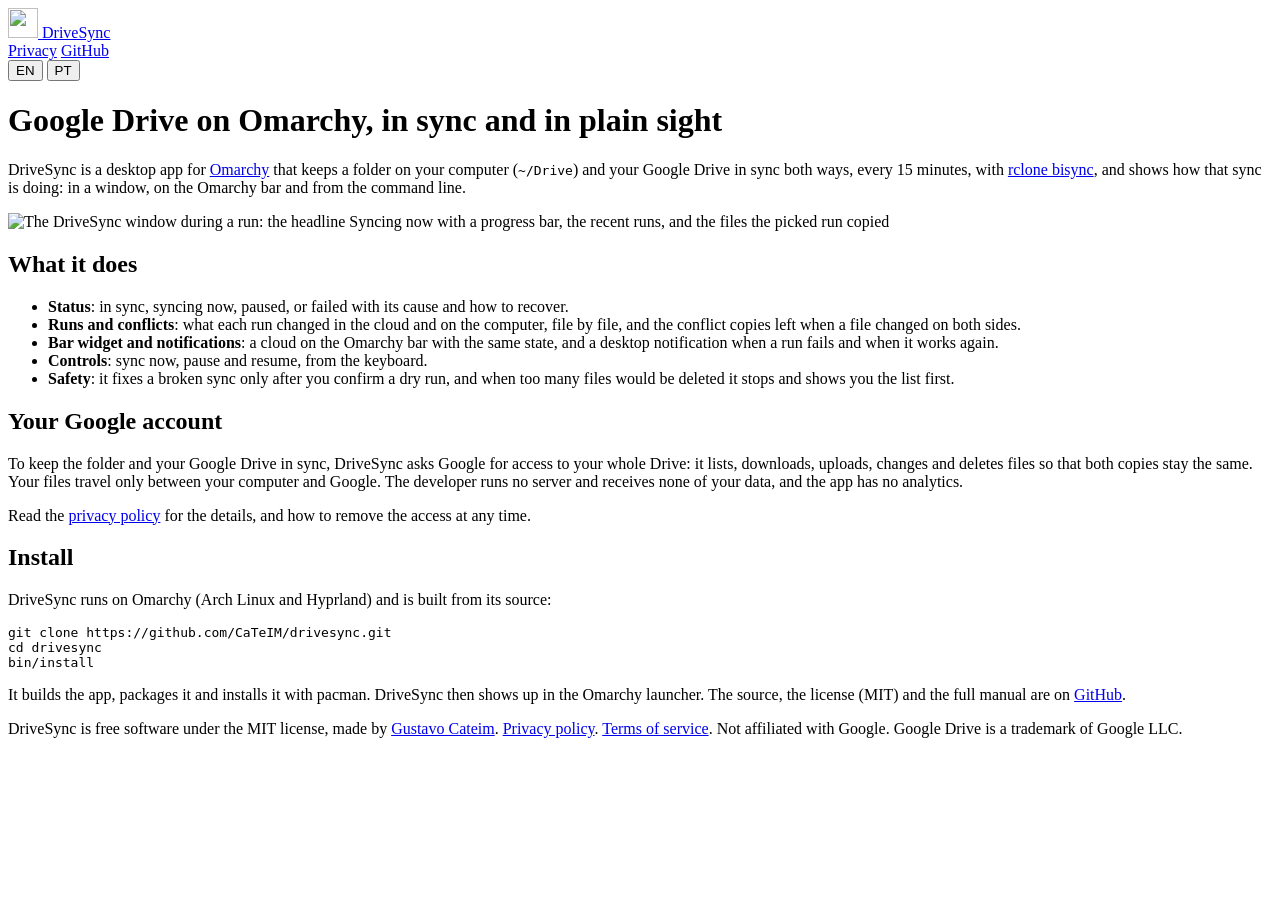
==== site/index.html @ 6e41732a "feat: name buttons instead of keys and close Settings on save - The window prints no key beside butt" ====
<!doctype html>
<html lang="en">
  <head>
    <meta charset="utf-8" />
    <meta name="viewport" content="width=device-width, initial-scale=1" />
    <title data-i18n="home.title">DriveSync</title>
    <meta
      name="description"
      data-i18n-content="home.description"
      content="DriveSync keeps a folder on your Omarchy computer and your Google Drive in sync both ways, and shows how that sync is doing."
    />
    <meta name="color-scheme" content="dark light" />
    <!-- Search Console: proves this exact page (the OAuth consent screen's home
         page) is the owner's; Google's brand check refused the parent property. -->
    <meta name="google-site-verification" content="p_b7WKrF4nGnJntaKf2HdNq88Y2BP8gQ64JbRYCeHcU" />
    <link rel="icon" type="image/svg+xml" href="favicon.svg" />
    <link rel="stylesheet" href="style.css" />
  </head>
  <body>
    <nav>
      <div class="wrap">
        <a class="brand" href="./">
          <img src="favicon.svg" alt="" width="30" height="30" />
          <span>DriveSync</span>
        </a>
        <div class="links">
          <a href="privacy.html" data-i18n="nav.privacy">Privacy</a>
          <a href="https://github.com/CaTeIM/drivesync" class="hide-sm">GitHub</a>
          <div class="lang" role="group" aria-label="Language / Idioma">
            <button type="button" data-lang="en" lang="en" aria-pressed="true">EN</button>
            <button type="button" data-lang="pt-BR" lang="pt-BR" aria-pressed="false">PT</button>
          </div>
        </div>
      </div>
    </nav>

    <header class="hero wrap">
      <h1 data-i18n="home.h1">Google Drive on Omarchy, in sync and in plain sight</h1>
      <p class="sub" data-i18n="home.sub">
        DriveSync is a desktop app for <a href="https://omarchy.org/">Omarchy</a> that keeps a
        folder on your computer (<code>~/Drive</code>) and your Google Drive in sync both ways,
        every 15 minutes, with <a href="https://rclone.org/bisync/">rclone bisync</a>, and shows
        how that sync is doing: in a window, on the Omarchy bar and from the command line.
      </p>
      <img
        class="shot"
        src="images/window-runs.png"
        width="1000"
        height="700"
        data-i18n-alt="home.shotAlt"
        alt="The DriveSync window during a run: the headline Syncing now with a progress bar, the recent runs, and the files the picked run copied"
      />
    </header>

    <main class="wrap">
      <h2 data-i18n="home.whatTitle">What it does</h2>
      <ul class="features">
        <li data-i18n="home.what1">
          <strong>Status</strong>: in sync, syncing now, paused, or failed with its cause and how
          to recover.
        </li>
        <li data-i18n="home.what2">
          <strong>Runs and conflicts</strong>: what each run changed in the cloud and on the
          computer, file by file, and the conflict copies left when a file changed on both sides.
        </li>
        <li data-i18n="home.what3">
          <strong>Bar widget and notifications</strong>: a cloud on the Omarchy bar with the same
          state, and a desktop notification when a run fails and when it works again.
        </li>
        <li data-i18n="home.what4">
          <strong>Controls</strong>: sync now, pause and resume, from the keyboard.
        </li>
        <li data-i18n="home.what5">
          <strong>Safety</strong>: it fixes a broken sync only after you confirm a dry run, and
          when too many files would be deleted it stops and shows you the list first.
        </li>
      </ul>

      <section class="box" id="google">
        <h2 data-i18n="home.googleTitle">Your Google account</h2>
        <p data-i18n="home.google1">
          To keep the folder and your Google Drive in sync, DriveSync asks Google for access to
          your whole Drive: it lists, downloads, uploads, changes and deletes files so that both
          copies stay the same. Your files travel only between your computer and Google. The
          developer runs no server and receives none of your data, and the app has no analytics.
        </p>
        <p data-i18n="home.google2">
          Read the <a href="privacy.html">privacy policy</a> for the details, and how to remove
          the access at any time.
        </p>
      </section>

      <h2 data-i18n="home.installTitle">Install</h2>
      <p data-i18n="home.install1">
        DriveSync runs on Omarchy (Arch Linux and Hyprland) and is built from its source:
      </p>
      <pre><code>git clone https://github.com/CaTeIM/drivesync.git
cd drivesync
bin/install</code></pre>
      <p data-i18n="home.install2">
        It builds the app, packages it and installs it with pacman. DriveSync then shows up in
        the Omarchy launcher. The source, the license (MIT) and the full manual are on
        <a href="https://github.com/CaTeIM/drivesync">GitHub</a>.
      </p>
    </main>

    <footer>
      <div class="wrap">
        <p data-i18n="foot.text">
          DriveSync is free software under the MIT license, made by
          <a href="https://github.com/CaTeIM">Gustavo Cateim</a>.
          <a href="privacy.html">Privacy policy</a>. <a href="terms.html">Terms of service</a>.
          Not affiliated with Google. Google Drive is a trademark of Google LLC.
        </p>
      </div>
    </footer>
    <script src="i18n.js"></script>
  </body>
</html>
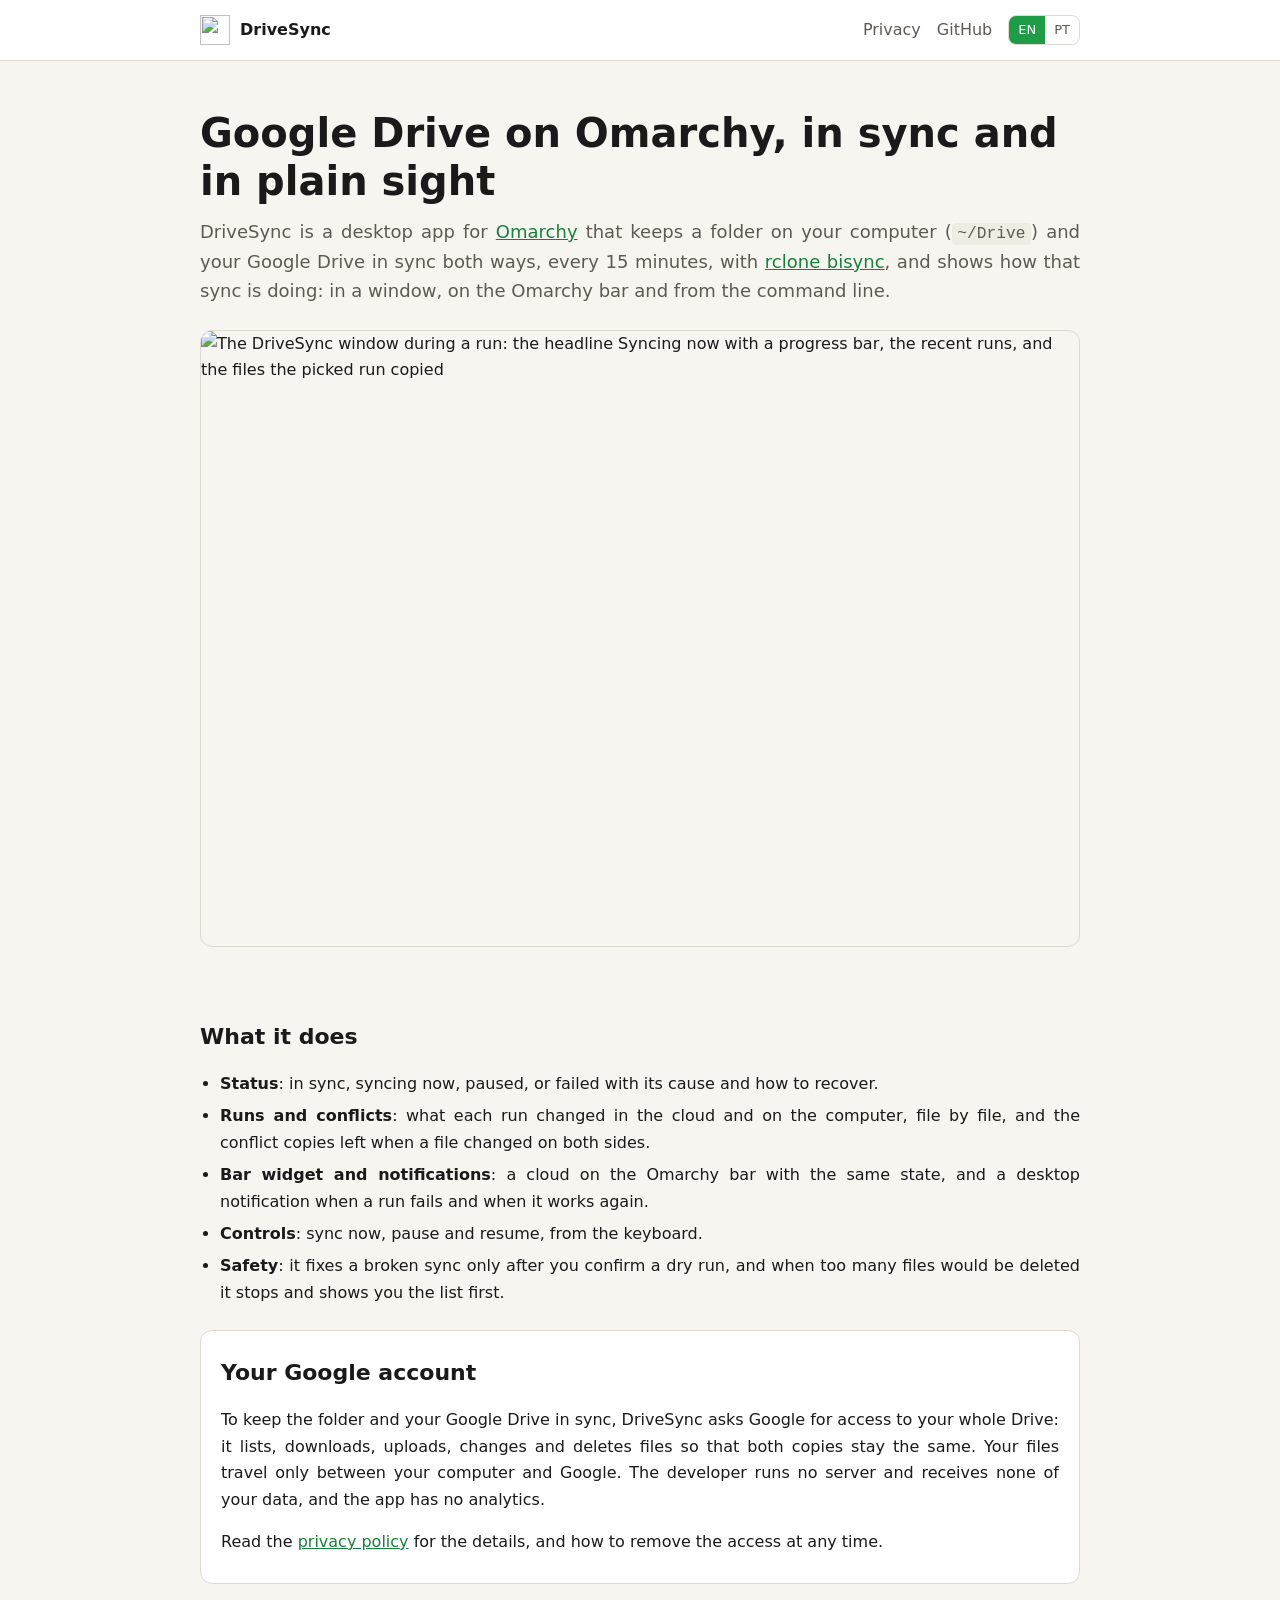
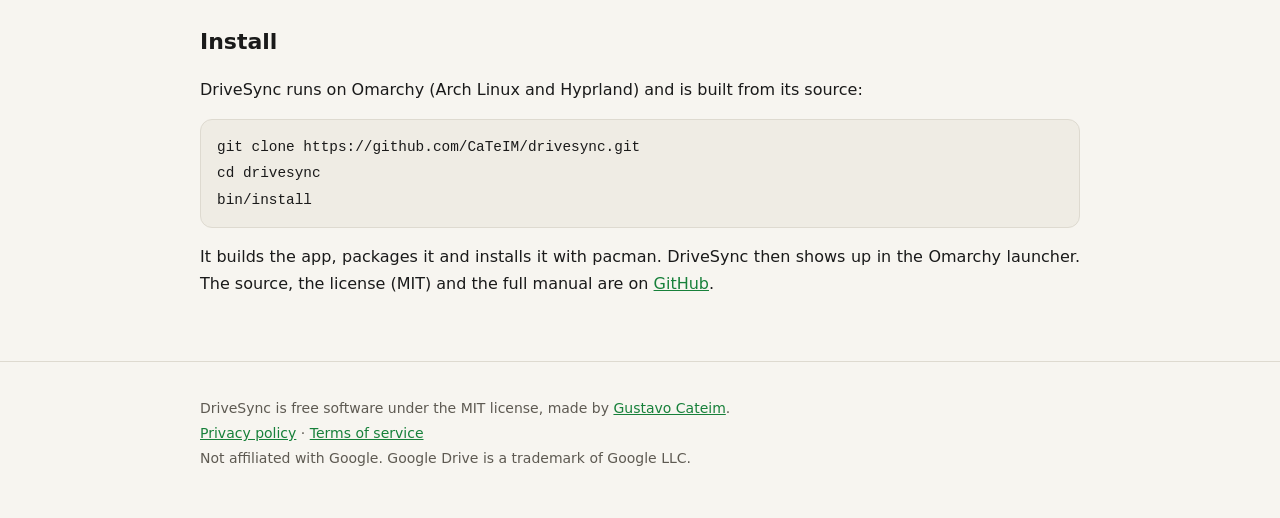
==== commit ed63e1a7: "docs: justify the project page text and split the footer Paragraphs and list items are justified wit" ====
--- a/site/index.html
+++ b/site/index.html
@@ -108,8 +108,8 @@
       <div class="wrap">
         <p data-i18n="foot.text">
           DriveSync is free software under the MIT license, made by
-          <a href="https://github.com/CaTeIM">Gustavo Cateim</a>.
-          <a href="privacy.html">Privacy policy</a>. <a href="terms.html">Terms of service</a>.
+          <a href="https://github.com/CaTeIM">Gustavo Cateim</a>.<br />
+          <a href="privacy.html">Privacy policy</a> · <a href="terms.html">Terms of service</a><br />
           Not affiliated with Google. Google Drive is a trademark of Google LLC.
         </p>
       </div>
--- a/site/style.css
+++ b/site/style.css
@@ -0,0 +1,198 @@
+/* DriveSync's project page. The colors are the app icon's: the dark Omarchy
+   tile, the cream cloud and the green check. Dark first, like the app, with a
+   light version for visitors whose system asks for one. */
+:root {
+  --bg: #101010;
+  --surface: #181818;
+  --surface-2: #202020;
+  --line: #2c2c2c;
+  --text: #f5f1e8;
+  --muted: #a8a49b;
+  --accent: #82fb9c;
+  --accent-ink: #101010;
+  --link: #82fb9c;
+  --code: #0a0a0a;
+  --radius: 12px;
+}
+@media (prefers-color-scheme: light) {
+  :root {
+    --bg: #f7f5f0;
+    --surface: #ffffff;
+    --surface-2: #efece4;
+    --line: #dedad0;
+    --text: #1a1a1a;
+    --muted: #5e5a52;
+    --accent: #1f9d46;
+    --accent-ink: #ffffff;
+    --link: #17803a;
+    --code: #efece4;
+  }
+}
+* {
+  box-sizing: border-box;
+}
+body {
+  margin: 0;
+  background: var(--bg);
+  color: var(--text);
+  font: 16px/1.65 ui-sans-serif, system-ui, -apple-system, "Segoe UI", Roboto,
+    "Helvetica Neue", Arial, sans-serif;
+  -webkit-font-smoothing: antialiased;
+}
+a {
+  color: var(--link);
+}
+code {
+  font: 0.9em ui-monospace, "JetBrains Mono", "Cascadia Code", Menlo, monospace;
+  background: var(--surface-2);
+  padding: 0.1em 0.35em;
+  border-radius: 4px;
+  overflow-wrap: anywhere;
+}
+pre {
+  background: var(--code);
+  border: 1px solid var(--line);
+  border-radius: var(--radius);
+  padding: 14px 16px;
+  overflow-x: auto;
+}
+pre code {
+  background: none;
+  padding: 0;
+}
+.wrap {
+  width: min(880px, 100% - 32px);
+  margin: 0 auto;
+}
+
+/* ---- Top bar ---- */
+nav {
+  border-bottom: 1px solid var(--line);
+  background: var(--surface);
+}
+nav .wrap {
+  display: flex;
+  align-items: center;
+  justify-content: space-between;
+  gap: 12px;
+  min-height: 60px;
+}
+.brand {
+  display: flex;
+  align-items: center;
+  gap: 10px;
+  color: var(--text);
+  font-weight: 700;
+  text-decoration: none;
+}
+.links {
+  display: flex;
+  align-items: center;
+  gap: 16px;
+}
+.links a {
+  color: var(--muted);
+  text-decoration: none;
+}
+.links a:hover {
+  color: var(--text);
+}
+.lang {
+  display: flex;
+  border: 1px solid var(--line);
+  border-radius: 8px;
+  overflow: hidden;
+}
+.lang button {
+  font: inherit;
+  font-size: 13px;
+  padding: 3px 9px;
+  border: 0;
+  background: transparent;
+  color: var(--muted);
+  cursor: pointer;
+}
+.lang button[aria-pressed="true"] {
+  background: var(--accent);
+  color: var(--accent-ink);
+}
+
+/* ---- Content ---- */
+header.hero {
+  padding: 48px 0 24px;
+}
+h1 {
+  font-size: clamp(28px, 5vw, 40px);
+  line-height: 1.2;
+  margin: 0 0 12px;
+}
+h2 {
+  font-size: 22px;
+  margin: 40px 0 8px;
+}
+.sub {
+  color: var(--muted);
+  font-size: 18px;
+  margin: 0;
+}
+.shot {
+  display: block;
+  width: 100%;
+  height: auto;
+  margin: 24px 0 8px;
+  border: 1px solid var(--line);
+  border-radius: var(--radius);
+}
+.features {
+  padding-left: 20px;
+}
+.features li {
+  margin: 6px 0;
+}
+.box {
+  background: var(--surface);
+  border: 1px solid var(--line);
+  border-radius: var(--radius);
+  padding: 4px 20px 12px;
+  margin: 24px 0;
+}
+.box h2 {
+  margin-top: 20px;
+}
+.updated {
+  color: var(--muted);
+}
+main {
+  padding-bottom: 48px;
+}
+/* Running text is justified (owner's choice), with hyphens to keep the gaps
+   small. On a phone a line holds too few words, and a long URL in code left
+   gaps wider than the words, so there it stays flush left. */
+main p,
+.hero .sub,
+main li {
+  text-align: justify;
+  hyphens: auto;
+}
+@media (max-width: 560px) {
+  main p,
+  .hero .sub,
+  main li {
+    text-align: left;
+  }
+}
+
+/* ---- Footer ---- */
+footer {
+  border-top: 1px solid var(--line);
+  color: var(--muted);
+  font-size: 14px;
+  padding: 20px 0 32px;
+  line-height: 1.8;
+}
+
+@media (max-width: 560px) {
+  .hide-sm {
+    display: none;
+  }
+}
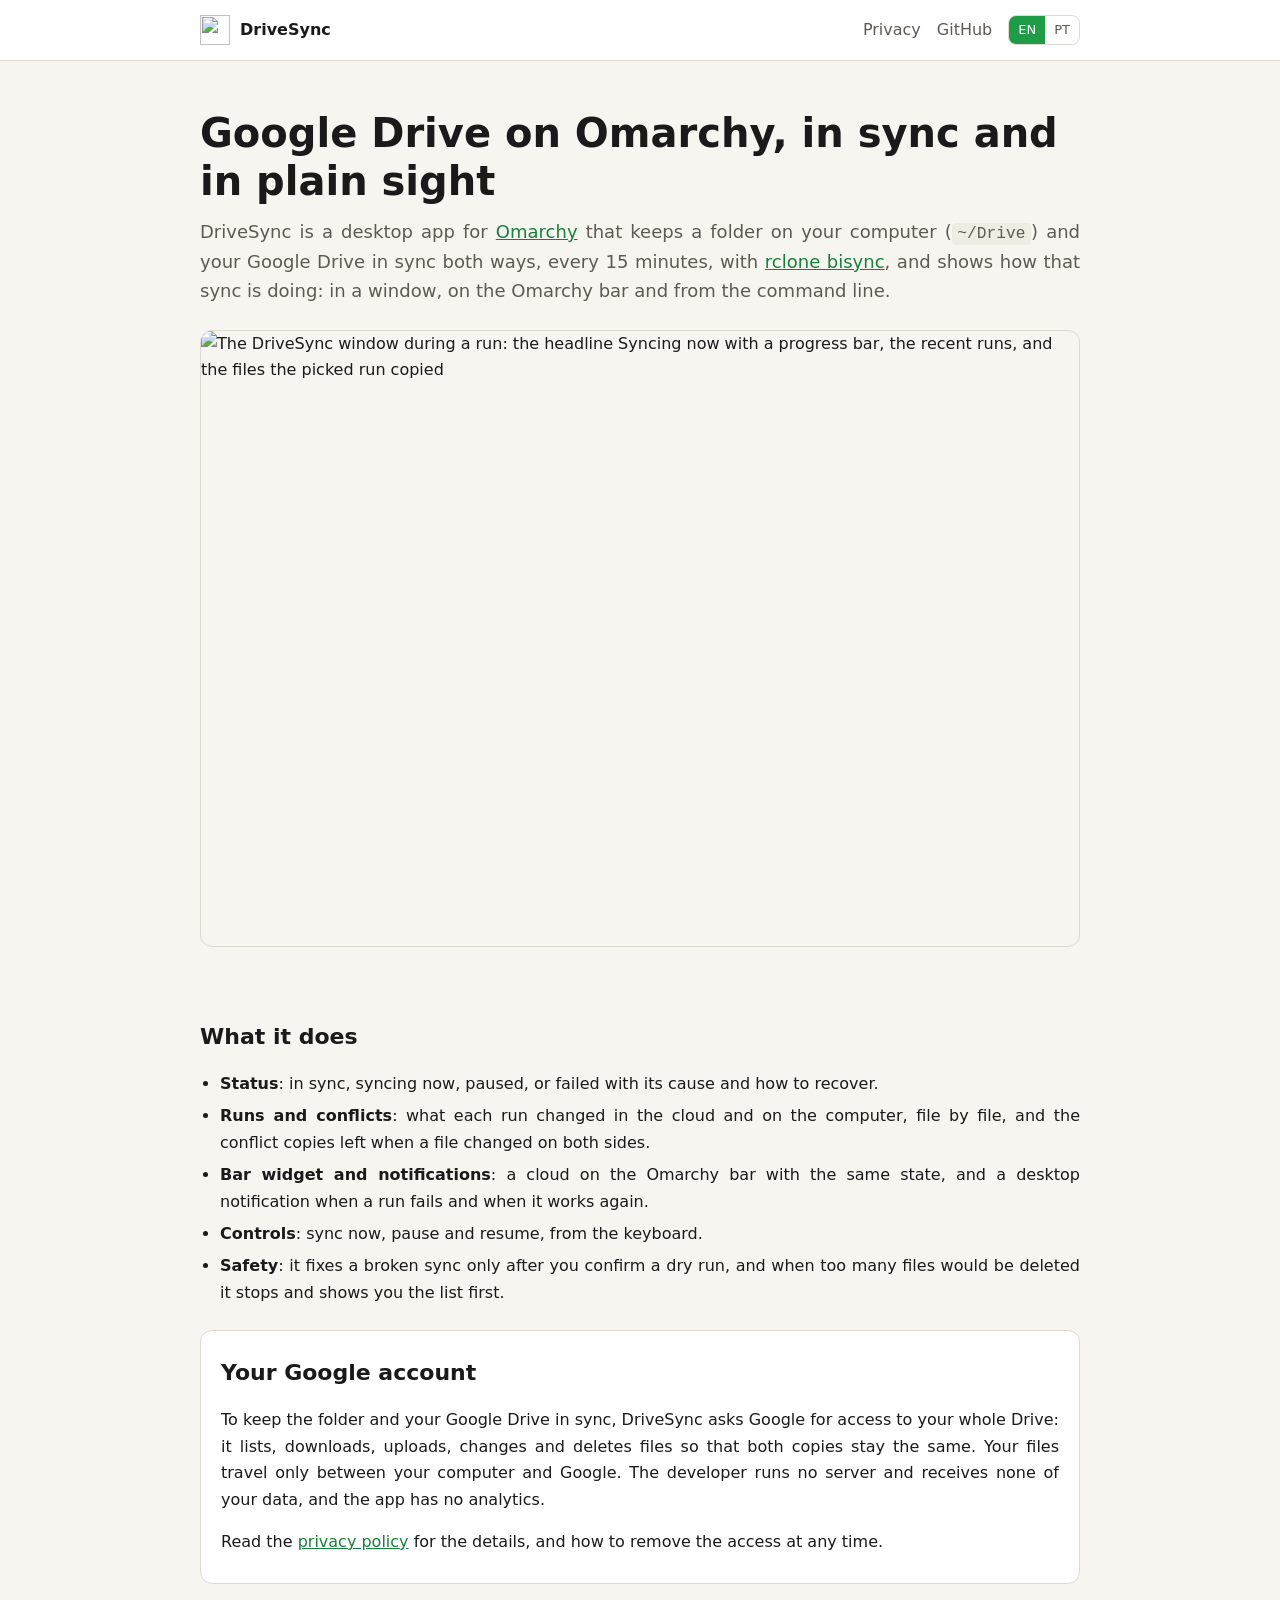
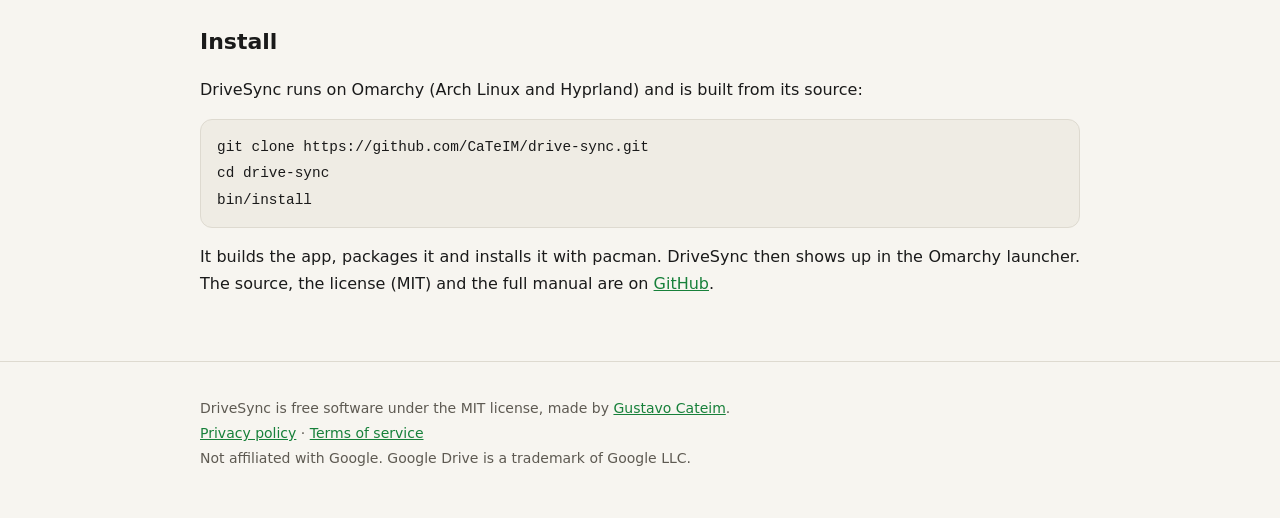
==== commit b264305e: "chore: rename the repository to drive-sync The repository now carries the package and command name. " ====
--- a/site/index.html
+++ b/site/index.html
@@ -25,7 +25,7 @@
         </a>
         <div class="links">
           <a href="privacy.html" data-i18n="nav.privacy">Privacy</a>
-          <a href="https://github.com/CaTeIM/drivesync" class="hide-sm">GitHub</a>
+          <a href="https://github.com/CaTeIM/drive-sync" class="hide-sm">GitHub</a>
           <div class="lang" role="group" aria-label="Language / Idioma">
             <button type="button" data-lang="en" lang="en" aria-pressed="true">EN</button>
             <button type="button" data-lang="pt-BR" lang="pt-BR" aria-pressed="false">PT</button>
@@ -94,13 +94,13 @@
       <p data-i18n="home.install1">
         DriveSync runs on Omarchy (Arch Linux and Hyprland) and is built from its source:
       </p>
-      <pre><code>git clone https://github.com/CaTeIM/drivesync.git
-cd drivesync
+      <pre><code>git clone https://github.com/CaTeIM/drive-sync.git
+cd drive-sync
 bin/install</code></pre>
       <p data-i18n="home.install2">
         It builds the app, packages it and installs it with pacman. DriveSync then shows up in
         the Omarchy launcher. The source, the license (MIT) and the full manual are on
-        <a href="https://github.com/CaTeIM/drivesync">GitHub</a>.
+        <a href="https://github.com/CaTeIM/drive-sync">GitHub</a>.
       </p>
     </main>
 
